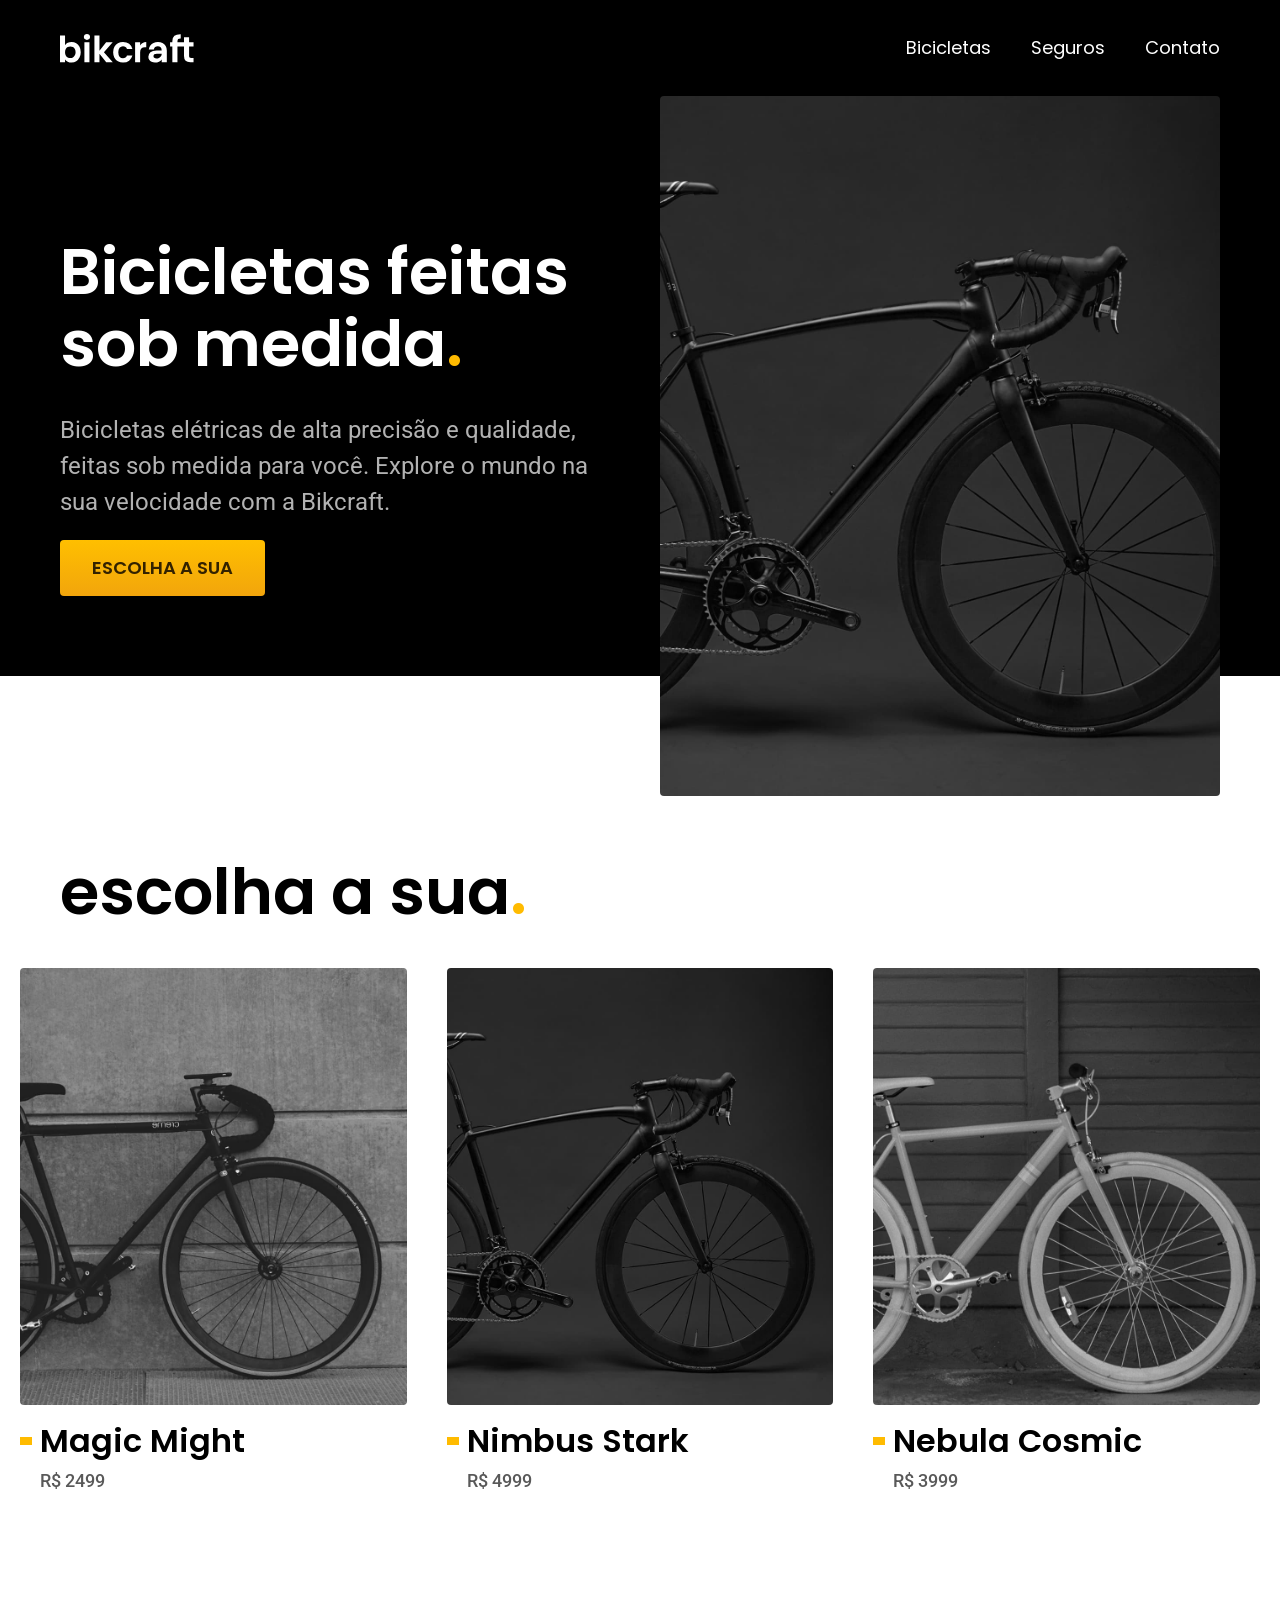
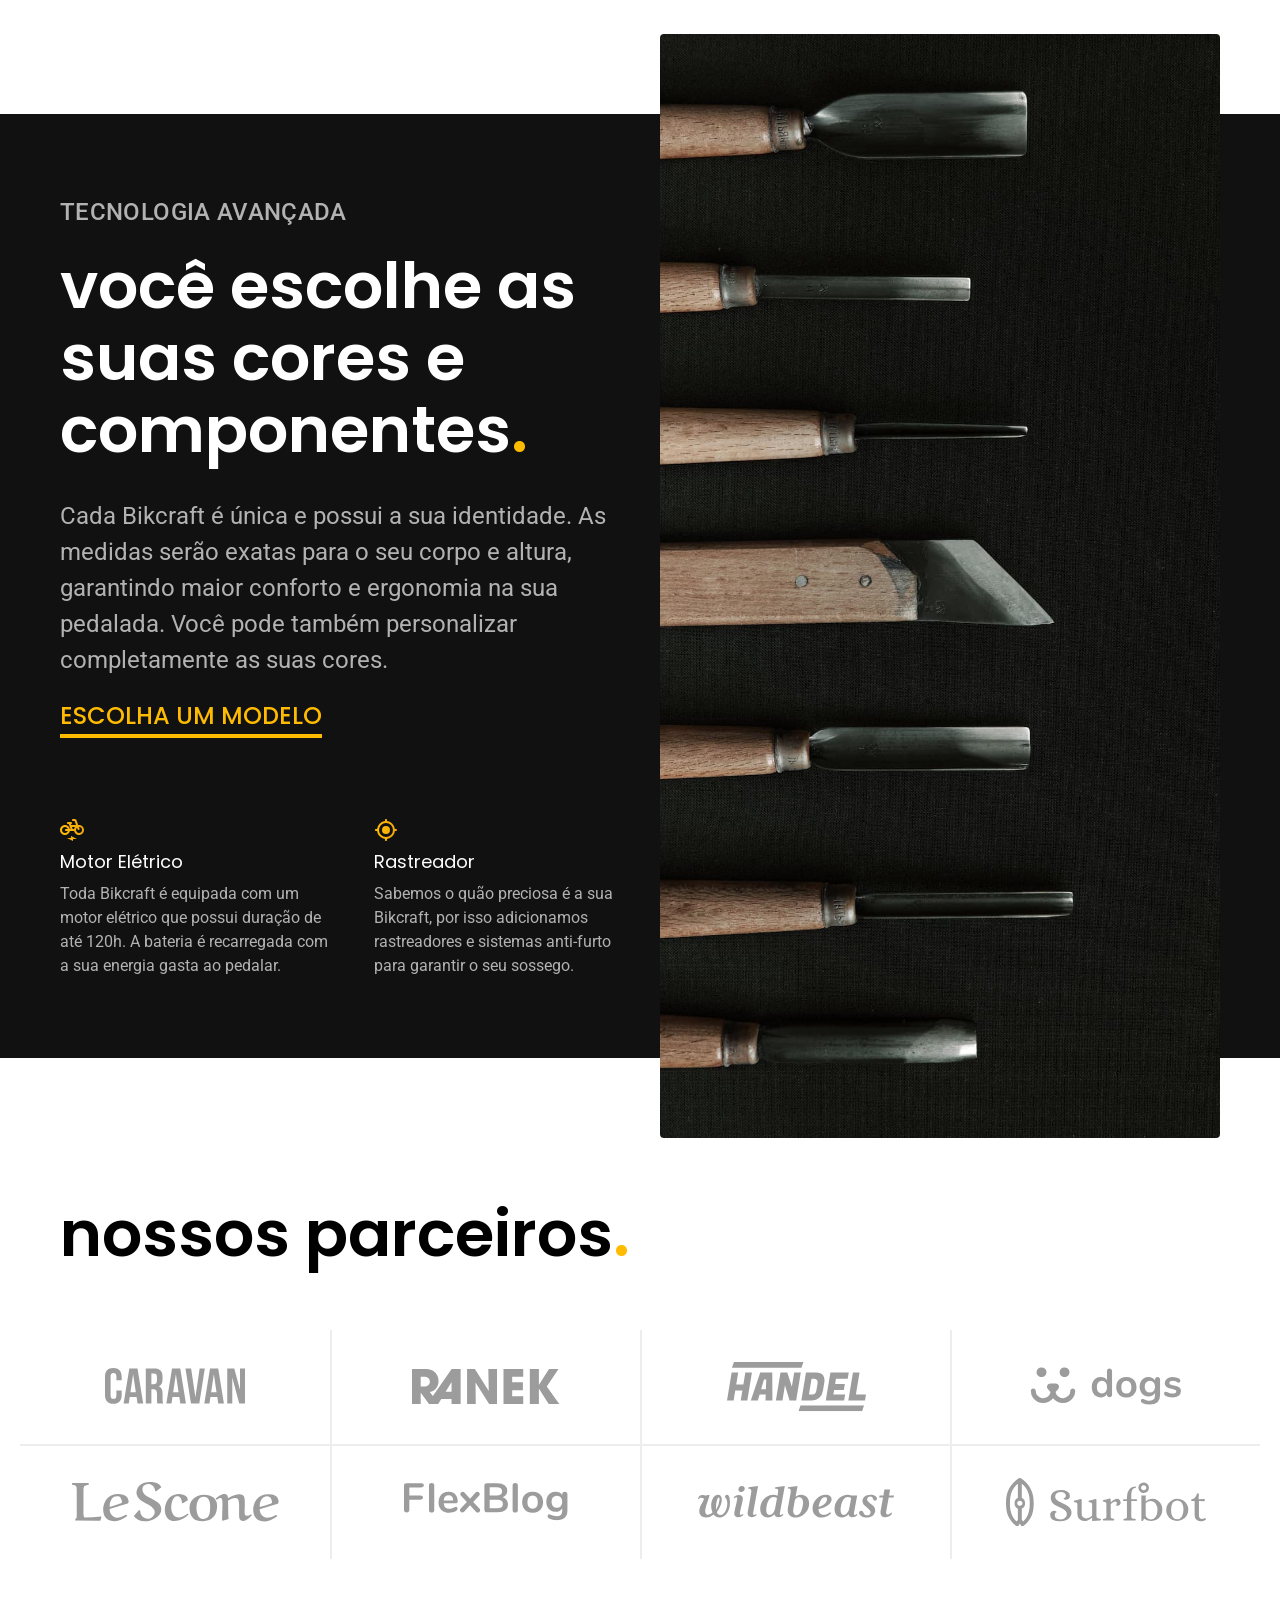
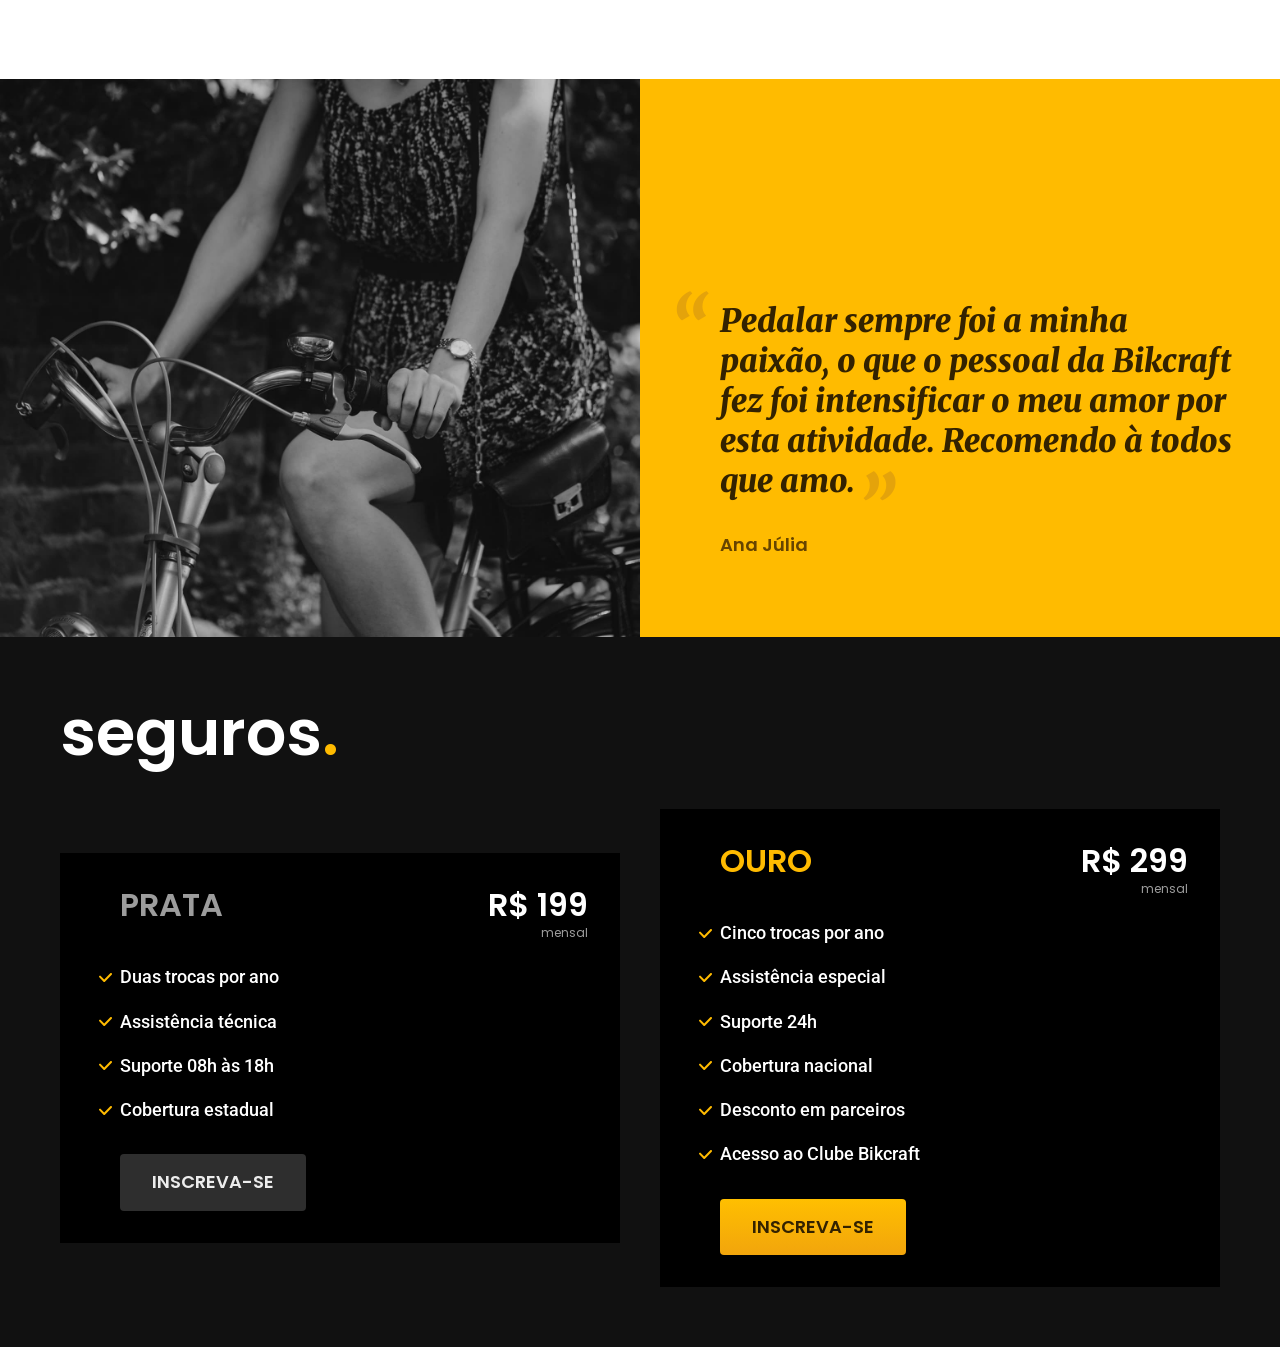
==== index.html @ 0558773e "feat(insurance): add insurance plan" ====
<!DOCTYPE html>
<html lang="pt-br">

<head>
    <meta charset="UTF-8">
    <meta name="viewport" content="width=device-width, initial-scale=1.0">
    <meta name="description" content="Bicicletas elétricas de alta precisão e qualidade,  feitas sob medida para o cliente. Explore o mundo na sua velocidade com a Bikcraft.">
    <title>Bikcraft - Bicicletas Elétricas</title>
    <link rel="stylesheet" href="./css/style.css">
    <link rel="preconnect" href="https://fonts.googleapis.com">
    <link rel="preconnect" href="https://fonts.gstatic.com" crossorigin>
    <link href="https://fonts.googleapis.com/css2?family=Merriweather:ital,wght@1,900&family=Poppins:wght@400;600&family=Roboto:wght@400;500&display=swap" rel="stylesheet">
</head>

<body>
    <header class="header-bg">
        <div class="header container">
            <a href="./">
                <img src="./img/bikcraft.svg" alt="Bikcraft">
            </a>
            <nav aria-label="primaria">
                <ul class="header-menu cor-0 font-1-m">
                    <li><a href="./bicicletas.html">Bicicletas</a></li>
                    <li><a href="./seguros.html">Seguros</a></li>
                    <li><a href="./contato.html">Contato</a></li>
                </ul>
            </nav>
        </div>
    </header>
    <main class="introducao-bg">
        <div class="introducao container">
            <div class="introducao-conteudo">
                <h1 class="font-1-xxl cor-0">Bicicletas feitas sob medida<span class="cor-p1">.</span></h1>
                <p class="font-2-l cor-5">Bicicletas elétricas de alta precisão e qualidade, feitas sob medida para você. Explore o mundo na sua velocidade com a Bikcraft.</p>
                <a class="botao" href="./bicicletas.html">Escolha a sua</a>
            </div>
            <div>
                <img src="./img/fotos/introducao.jpg" alt="Bicicleta elétrica preta.">
            </div>
        </div>
    </main>
    <article class="bicicletas-lista">
        <h2 class="container font-1-xxl">escolha a sua<span class="cor-p1">.</span></h2>
        <ul>
            <li>
                <a href="./bicicletas/magic.html">
                    <img src="./img/bicicletas/magic-home.jpg" alt="Bicicleta preta">
                    <h3 class="font-1-xl">Magic Might</h3>
                    <span class="font-2-m cor-8">R$ 2499</span>
                </a>
            </li>
            <li>
                <a href="./bicicletas/magic.html">
                    <img src="./img/bicicletas/nimbus-home.jpg" alt="Bicicleta preta">
                    <h3 class="font-1-xl">Nimbus Stark</h3>
                    <span class="font-2-m cor-8">R$ 4999</span>
                </a>
            </li>
            <li>
                <a href="./bicicletas/magic.html">
                    <img src="./img/bicicletas/nebula-home.jpg" alt="Bicicleta preta">
                    <h3 class="font-1-xl">Nebula Cosmic</h3>
                    <span class="font-2-m cor-8">R$ 3999</span>
                </a>
            </li>
        </ul>
    </article>
    <article class="tecnologia-bg">
        <div class="tecnologia container">
            <div class="tecnologia-conteudo">
                <span class="font-2-l-b cor-5">Tecnologia Avançada</span>
                <h2 class="font-1-xxl cor-0">você escolhe as suas cores e componentes<span class="cor-p1">.</span></h2>
                <p class="font-2-l cor-5">Cada Bikcraft é única e possui a sua identidade. As medidas serão exatas para o seu corpo e altura, garantindo maior conforto e ergonomia na sua pedalada. Você pode também personalizar completamente as suas cores.</p>
                <a class="link" href="./bicicletas.html">Escolha um modelo</a>
                <div class="tecnologia-vantagens">
                    <div>
                        <img src="./img/icones/eletrica.svg" alt="">
                        <h3 class="font-1-m cor-0">Motor Elétrico</h3>
                        <p class="font-2-s cor-5">Toda Bikcraft é equipada com um motor elétrico que possui duração de até 120h. A bateria é recarregada com a sua energia gasta ao pedalar.</p>
                    </div>
                    <div>
                        <img src="./img/icones/rastreador.svg" alt="">
                        <h3 class="font-1-m cor-0">Rastreador</h3>
                        <p class="font-2-s cor-5">Sabemos o quão preciosa é a sua Bikcraft, por isso adicionamos rastreadores e sistemas anti-furto para garantir o seu sossego.</p>
                    </div>
                </div>
            </div>
            <div class="tecnologia-imagem">
                <img src="./img/fotos/tecnologia.jpg" alt="">
            </div>
        </div>
    </article>
    <section class="parceiros" aria-label="Nossos parceiros">
        <h2 class="container font-1-xxl">nossos parceiros<span class="cor-p1">.</span></h2>
        <ul>
            <li><img src="./img/parceiros/caravan.svg" alt="caravan"></li>
            <li><img src="./img/parceiros/ranek.svg" alt="ranek"></li>
            <li><img src="./img/parceiros/handel.svg" alt="handel"></li>
            <li><img src="./img/parceiros/dogs.svg" alt="dogs"></li>
            <li><img src="./img/parceiros/lescone.svg" alt="lescone"></li>
            <li><img src="./img/parceiros/flexblog.svg" alt="flexblog"></li>
            <li><img src="./img/parceiros/wildbeast.svg" alt="wildbeast"></li>
            <li><img src="./img/parceiros/surfbot.svg" alt="surfbot"></li>
        </ul>
    </section>
    <section class="depoimento" aria-label="Depoimento">
        <div>
            <img src="./img/fotos/depoimento.jpg" alt="Pessoa pedalando uma bicicleta Bikcraft">
        </div>
        <div class="depoimento-conteudo">
            <blockquote class="font-1-xl cor-p5">
                <p>Pedalar sempre foi a minha paixão, o que o pessoal da Bikcraft fez foi intensificar o meu amor por esta atividade. Recomendo à todos que amo.</p>
            </blockquote>
            <span class="font-1-m-b cor-p4">Ana Júlia</span>
        </div>
    </section>
    <article class="seguros-bg">
        <div class="seguros container">
            <h2 class="font-1-xxl cor-0">seguros<span class="cor-p1">.</span></h2>
            <div class="seguros-item">
                <h3 class="font-1-xl cor-6">PRATA</h3>
                <span class="font-1-xl cor-0">R$ 199 <span class="font-1-xs cor-6">mensal</span></span>
                <ul class="font-2-m cor-0">
                    <li>Duas trocas por ano</li>
                    <li>Assistência técnica</li>
                    <li>Suporte 08h às 18h</li>
                    <li>Cobertura estadual</li>
                </ul>
                <a class="botao secundario" href="./orcamento.html">Inscreva-se</a>
            </div>
            <div class="seguros-item">
                <h3 class="font-1-xl cor-p1">OURO</h3>
                <span class="font-1-xl cor-0">R$ 299 <span class="font-1-xs cor-6">mensal</span></span>
                <ul class="font-2-m cor-0">
                    <li>Cinco trocas por ano</li>
                    <li>Assistência especial</li>
                    <li>Suporte 24h</li>
                    <li>Cobertura nacional</li>
                    <li>Desconto em parceiros</li>
                    <li>Acesso ao Clube Bikcraft</li>
                </ul>
                <a class="botao" href="./orcamento.html">Inscreva-se</a>
            </div>
        </div>
    </article>
</body>

</html>
---- css/style.css ----
@import url(./global/global.css);
@import url(./global/header.css);

/* utilidades */
@import url(./utilidades/tipografia.css);
@import url(./utilidades/cores.css);
@import url(./utilidades/componentes.css);

/* home */
@import url(./home/introducao.css);
@import url(./home/tecnologia.css);
@import url(./home/parceiros.css);
@import url(./home/depoimento.css);

/* bicicletas */
@import url(./bicicletas/bicicletas-lista.css);

/* seguros */
@import url(./seguros/seguros.css);
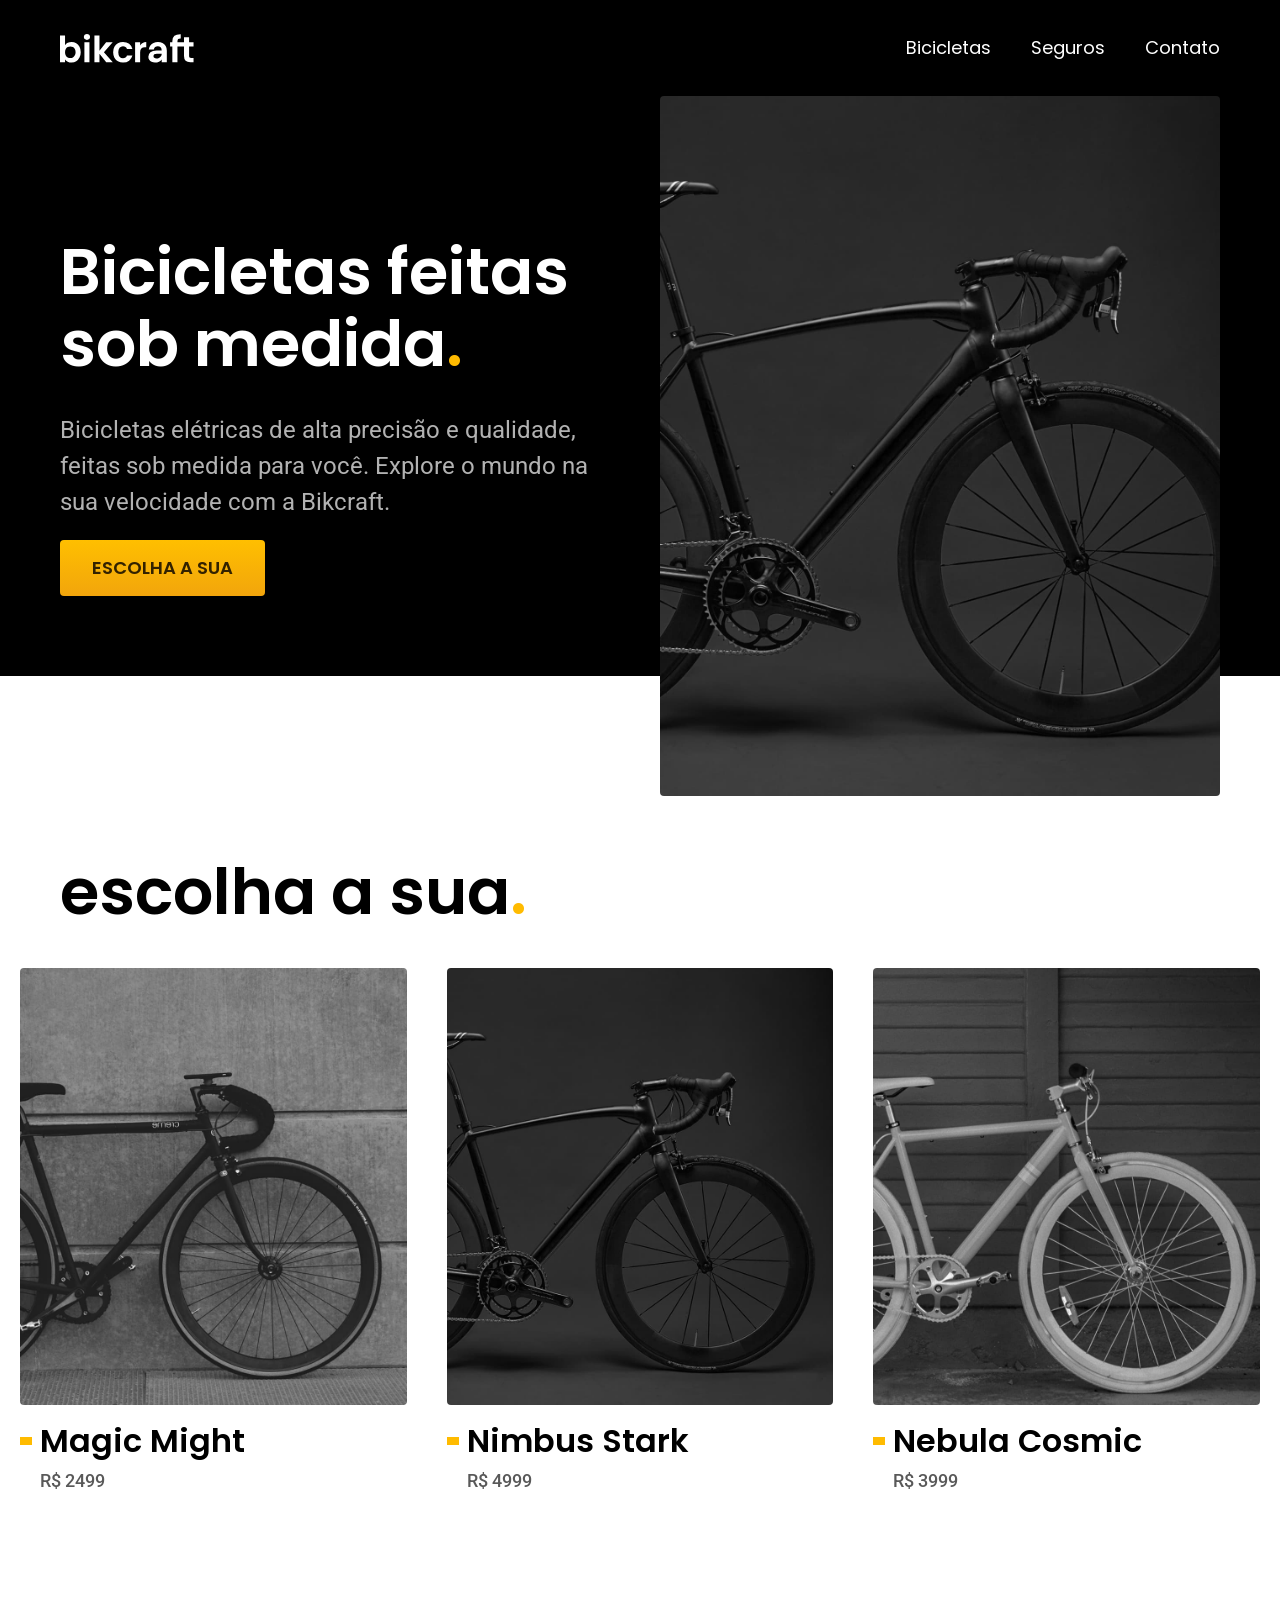
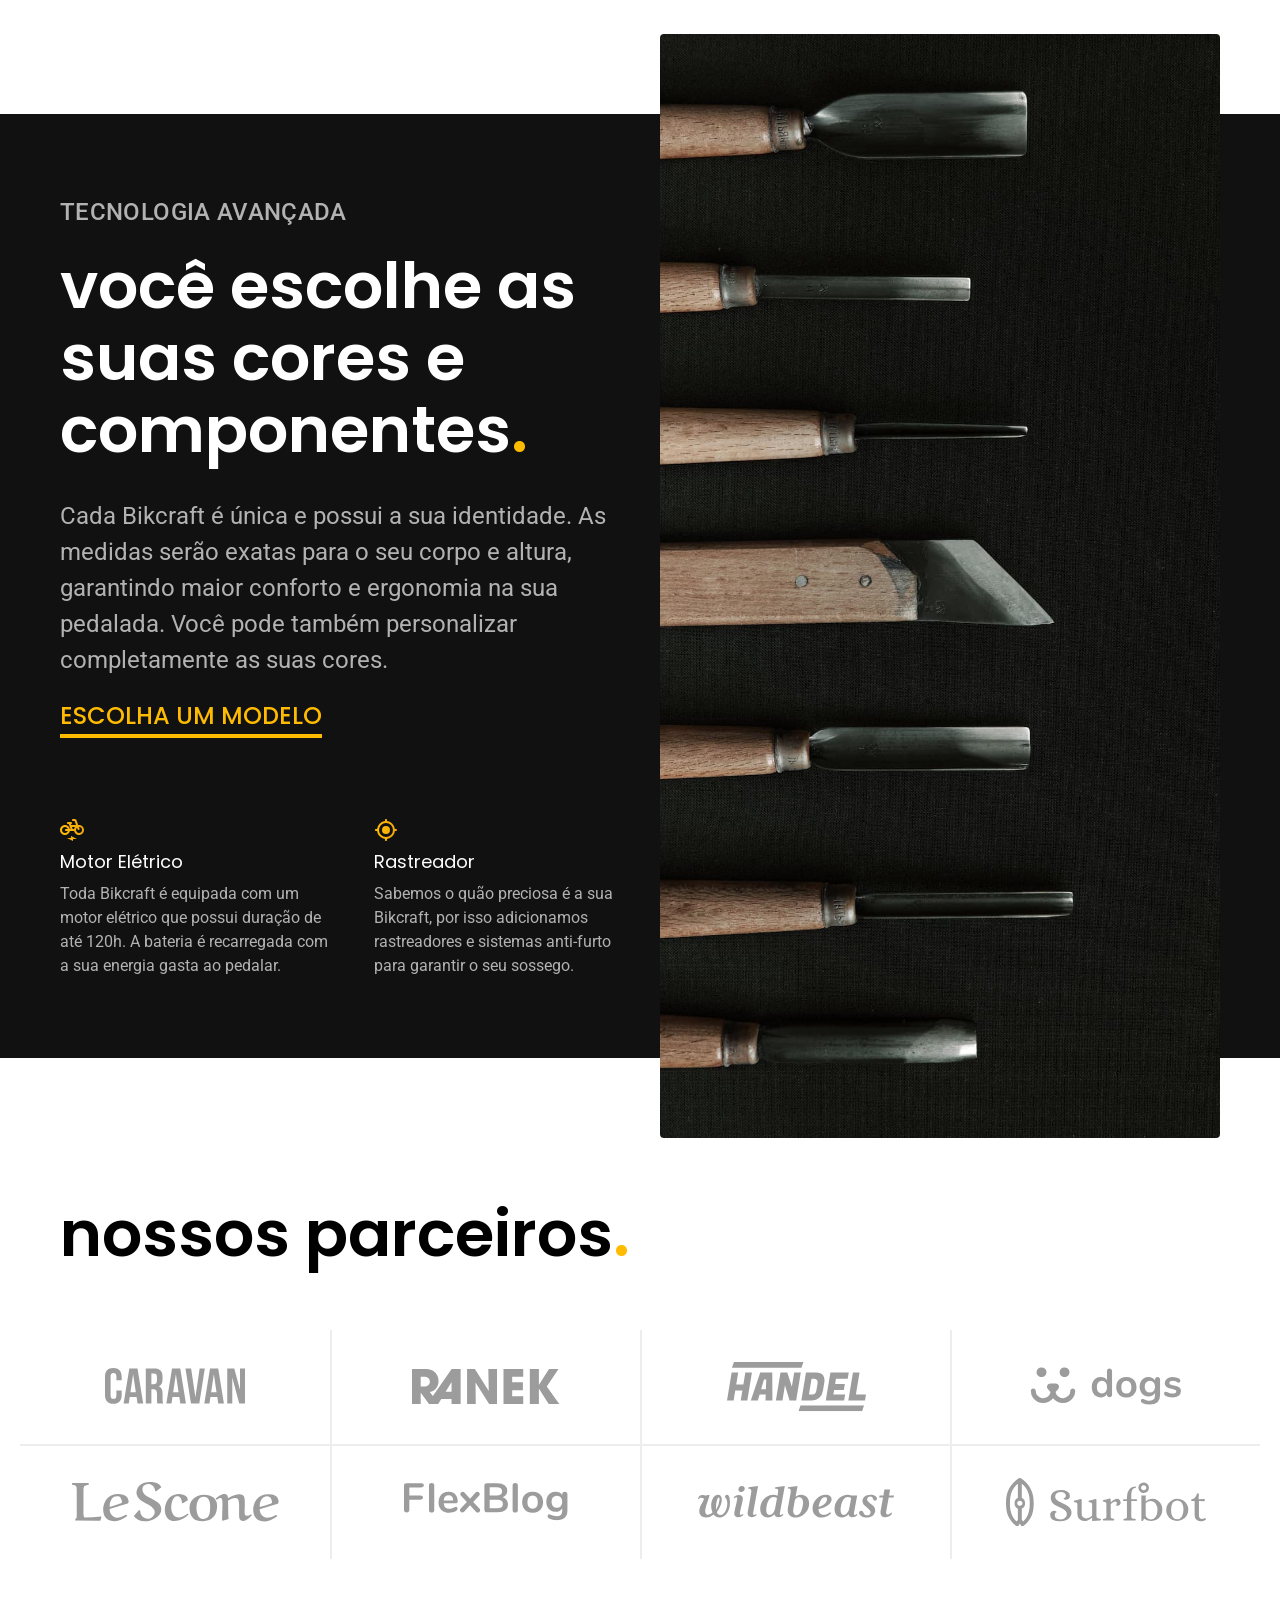
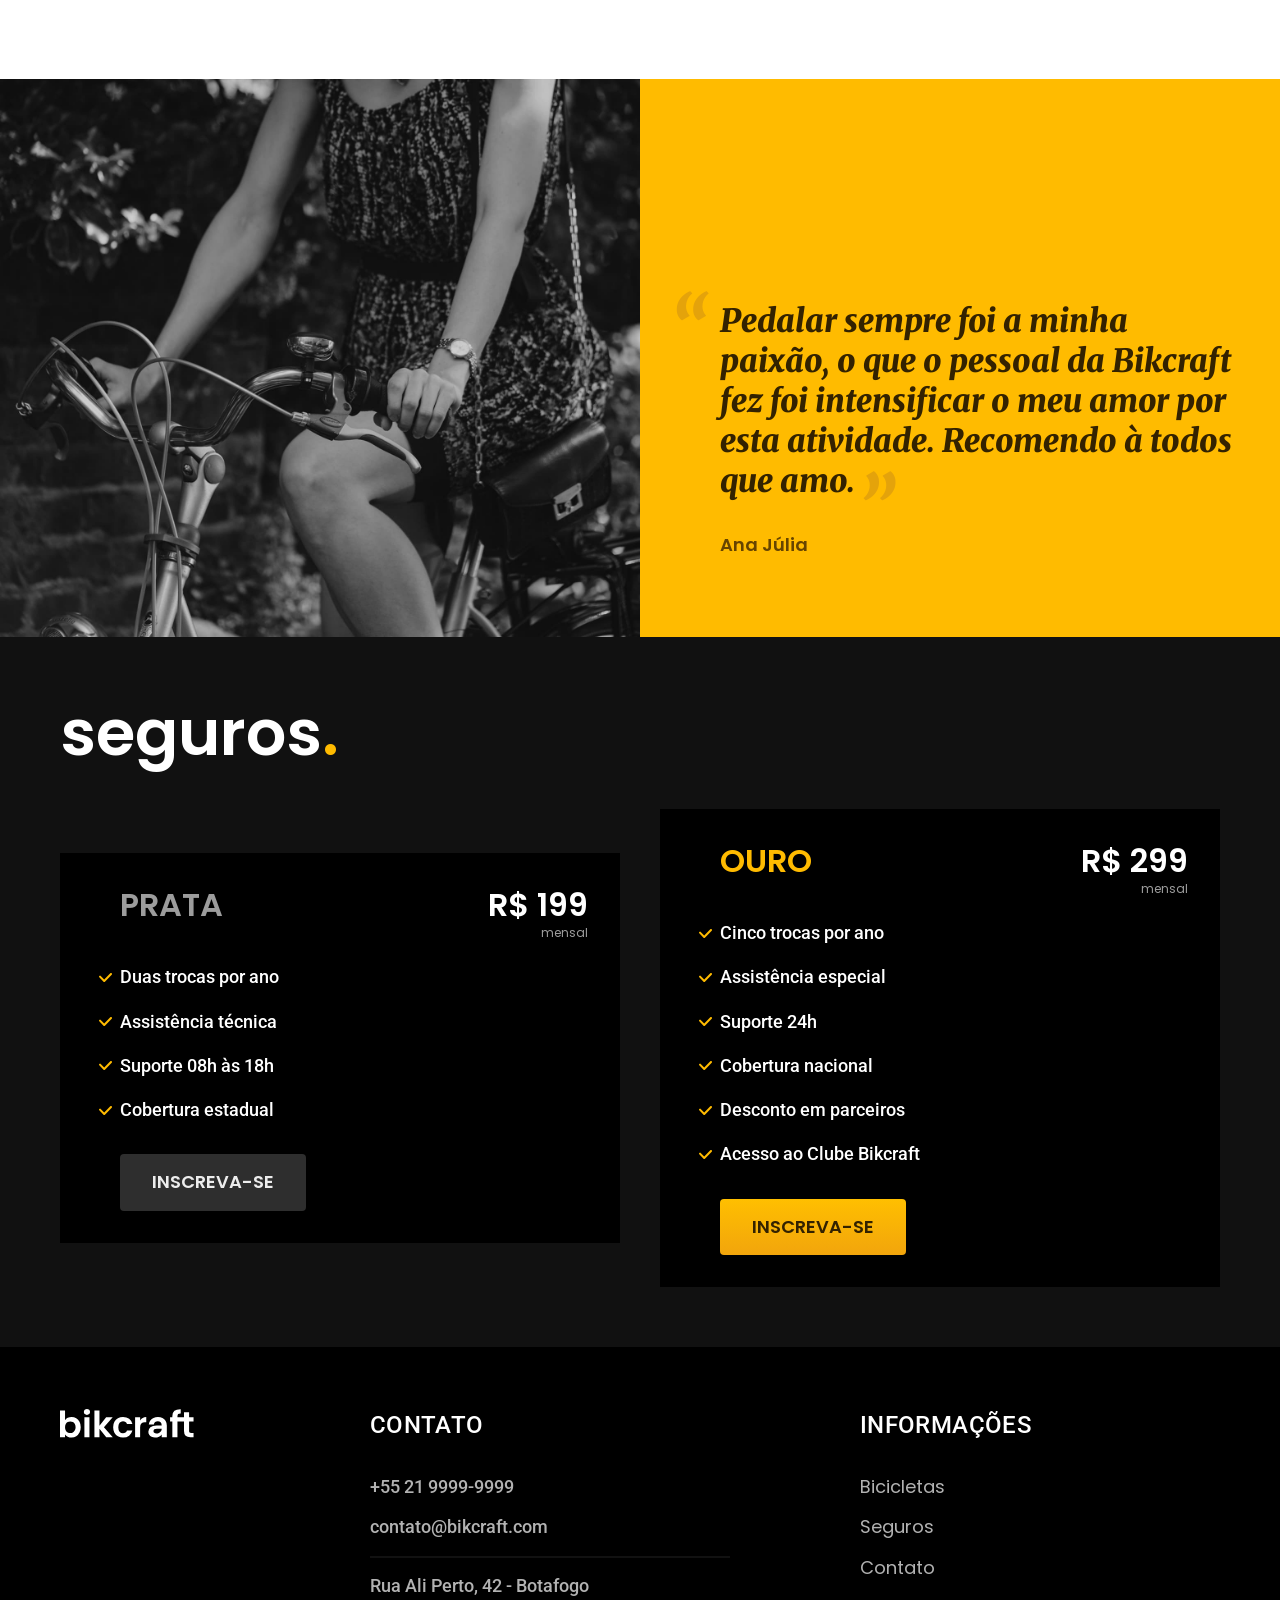
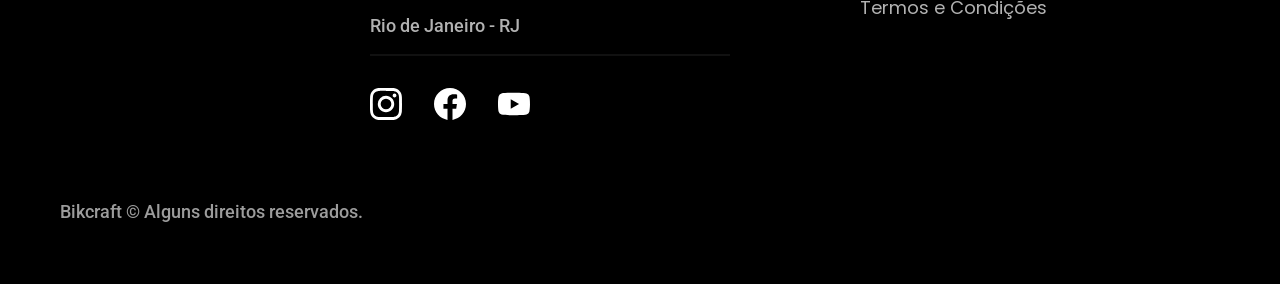
==== commit 98caa982: "feat(footer): adds a footer to the main home page" ====
--- a/index.html
+++ b/index.html
@@ -143,6 +143,37 @@
             </div>
         </div>
     </article>
+    <footer class="footer-bg">
+        <div class="footer container">
+            <img src="./img/bikcraft.svg" alt="Bikcraft">
+            <div class="footer-contato">
+                <h3 class="font-2-l-b cor-0">Contato</h3>
+                <ul class="font-2-m cor-5">
+                    <li><a href="tel:+552199999999">+55 21 9999-9999</a></li>
+                    <li><a href="mailto:contato@bikcraft.com">contato@bikcraft.com</a></li>
+                    <li>Rua Ali Perto, 42 - Botafogo</li>
+                    <li>Rio de Janeiro - RJ</li>
+                </ul>
+                <div class="footer-redes">
+                    <a href="./"><img src="./img/redes/instagram.svg" alt="Instagram"></a>
+                    <a href="./"><img src="./img/redes/facebook.svg" alt="Facebook"></a>
+                    <a href="./"><img src="./img/redes/youtube.svg" alt="Youtube"></a>
+                </div>
+            </div>
+            <div class="footer-informacoes">
+                <h3 class="font-2-l-b cor-0">Informações</h3>
+                <nav>
+                    <ul class="font-1-m cor-5">
+                        <li><a href="./bicicletas.html">Bicicletas</a></li>
+                        <li><a href="./seguros.html">Seguros</a></li>
+                        <li><a href="./contato.html">Contato</a></li>
+                        <li><a href="./termos.html">Termos e Condições</a></li>
+                    </ul>
+                </nav>
+            </div>
+            <p class="footer-copy font-2-m cor-6">Bikcraft © Alguns direitos reservados.</p>
+        </div>
+    </footer>
 </body>
 
 </html>
--- a/css/style.css
+++ b/css/style.css
@@ -1,5 +1,6 @@
 @import url(./global/global.css);
 @import url(./global/header.css);
+@import url(./global/footer.css);
 
 /* utilidades */
 @import url(./utilidades/tipografia.css);
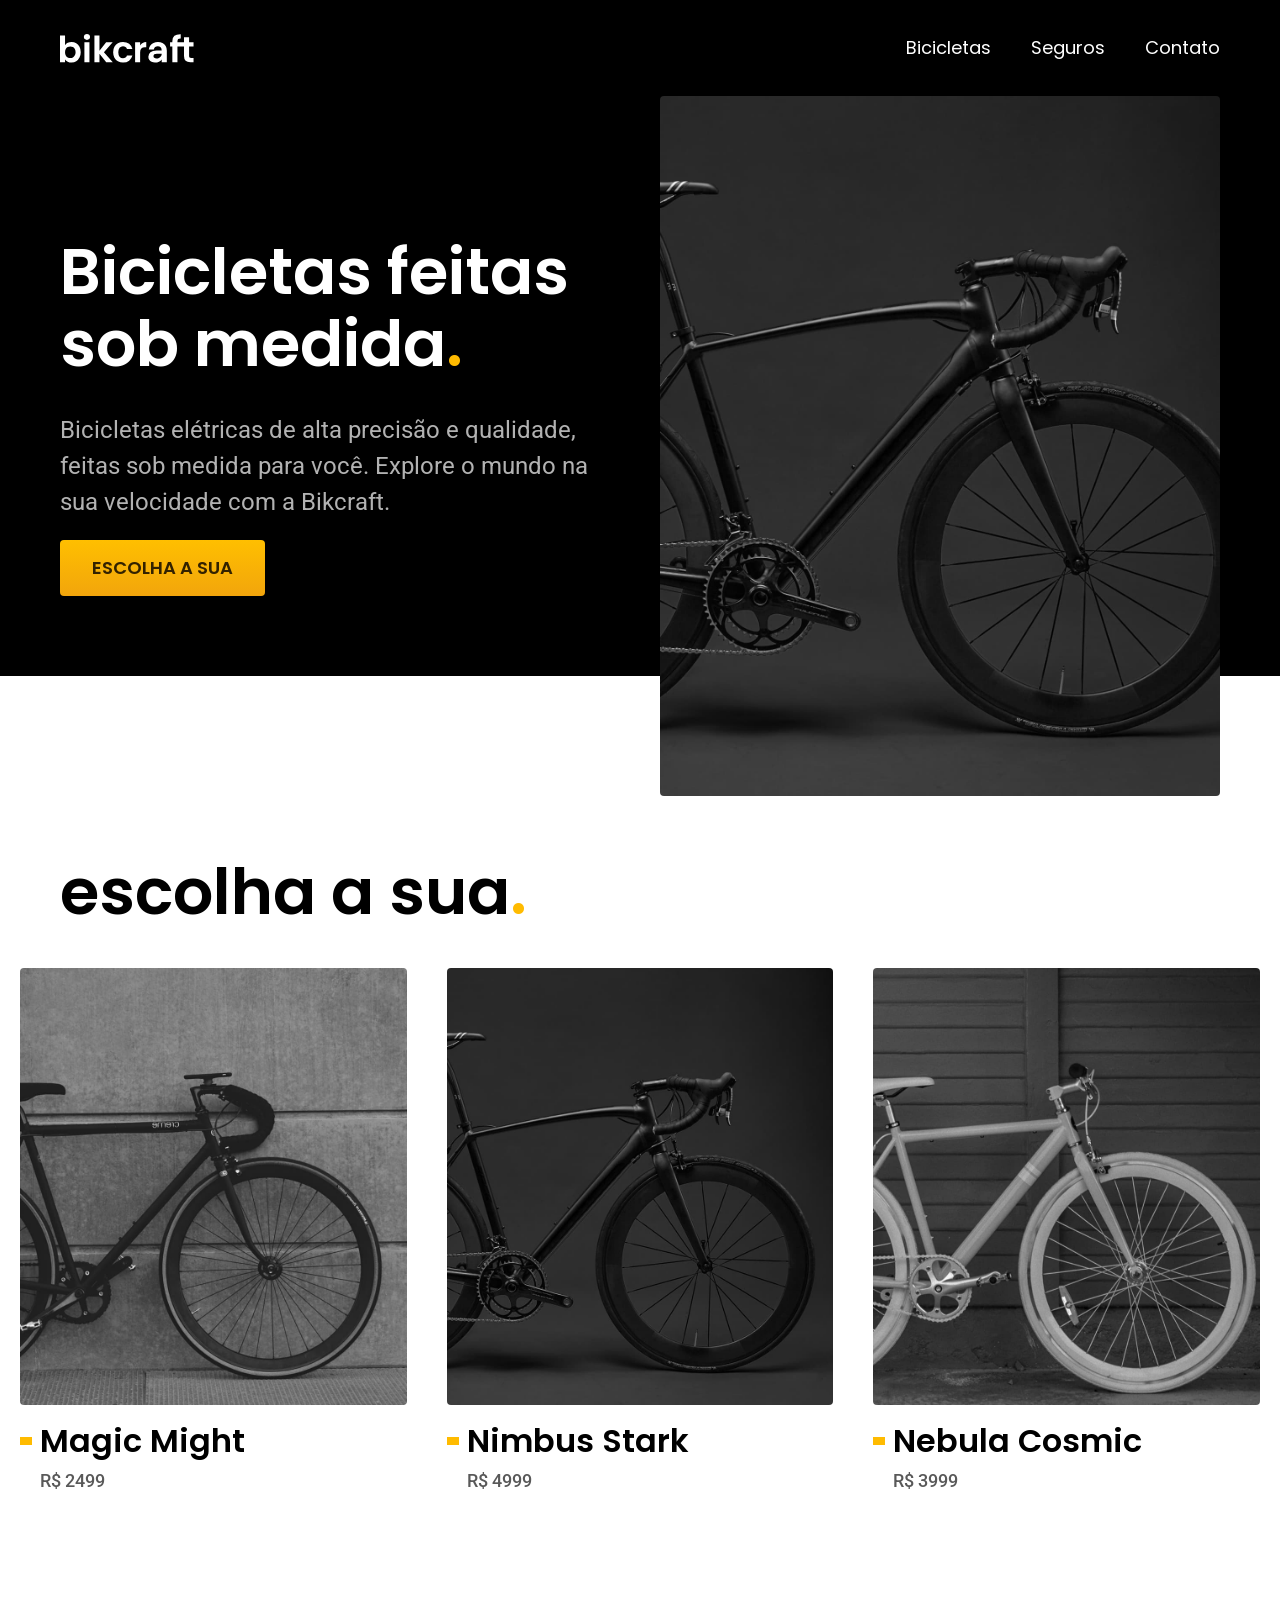
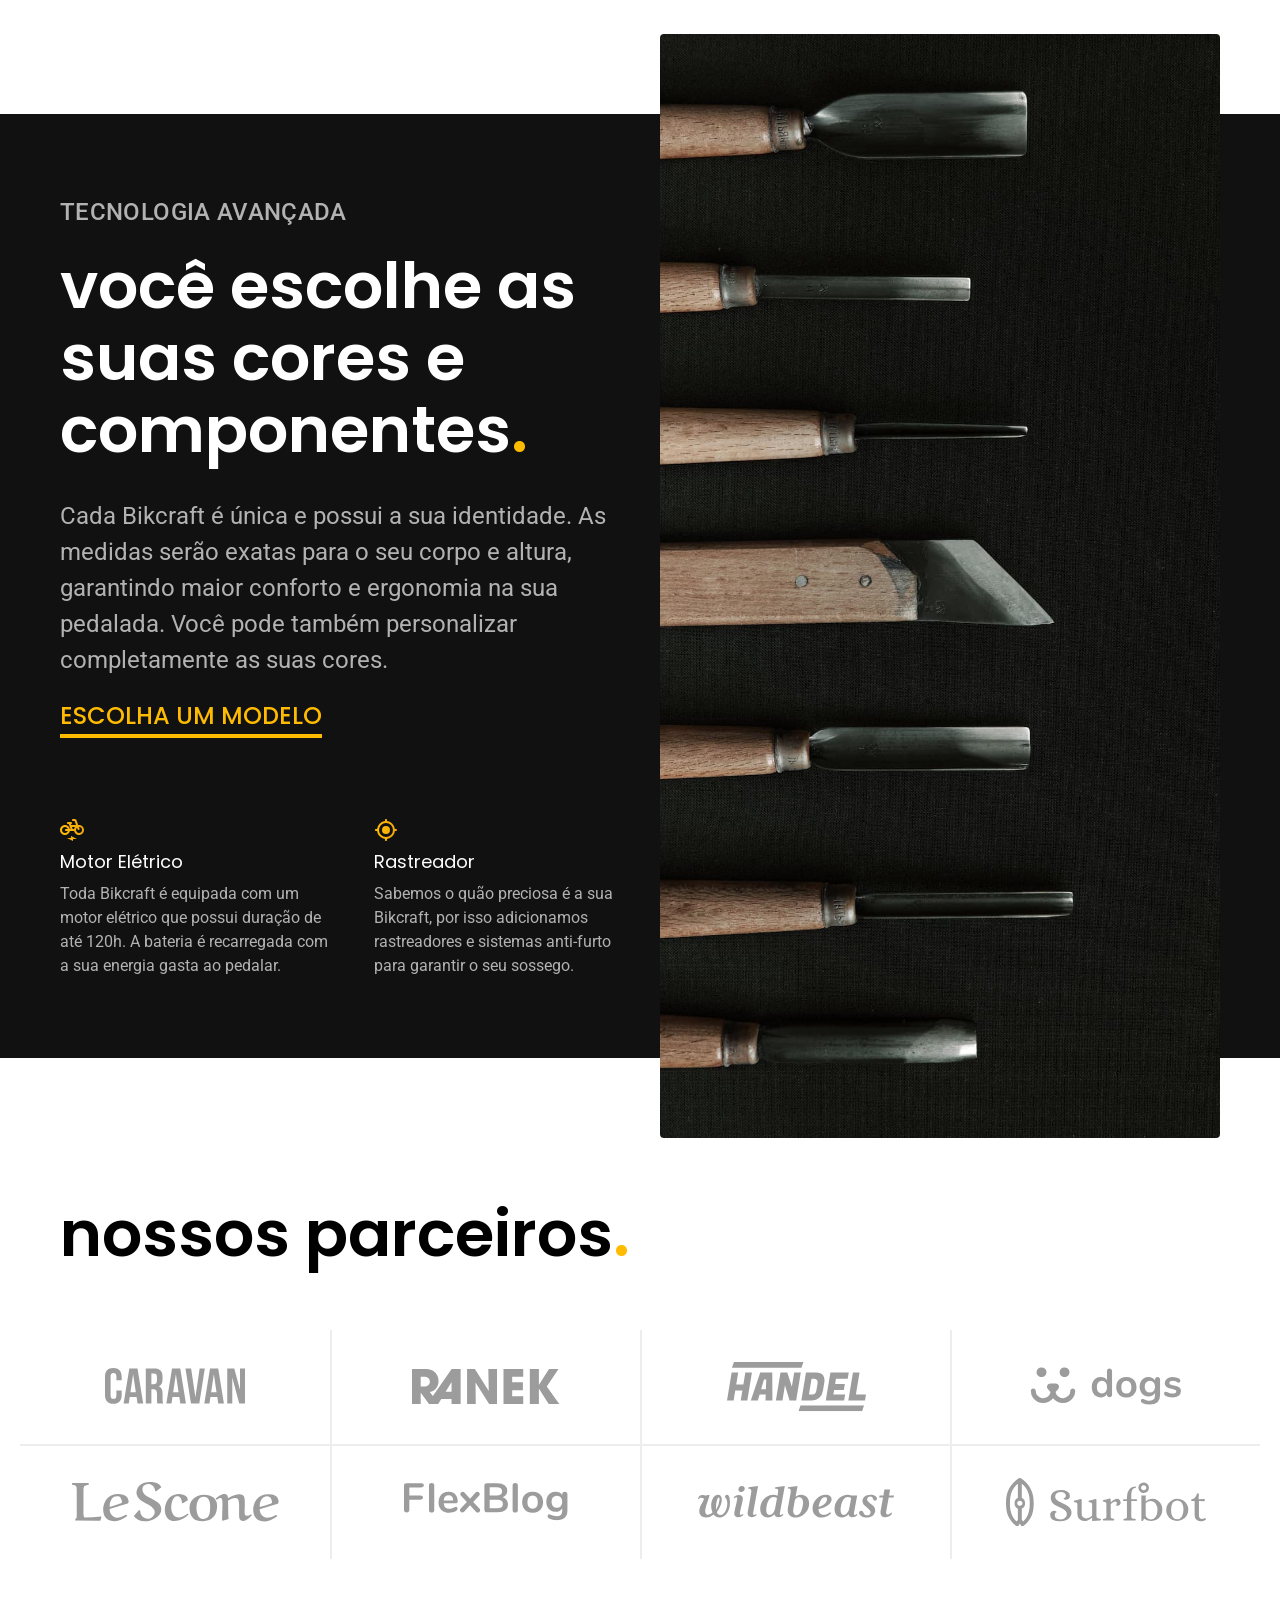
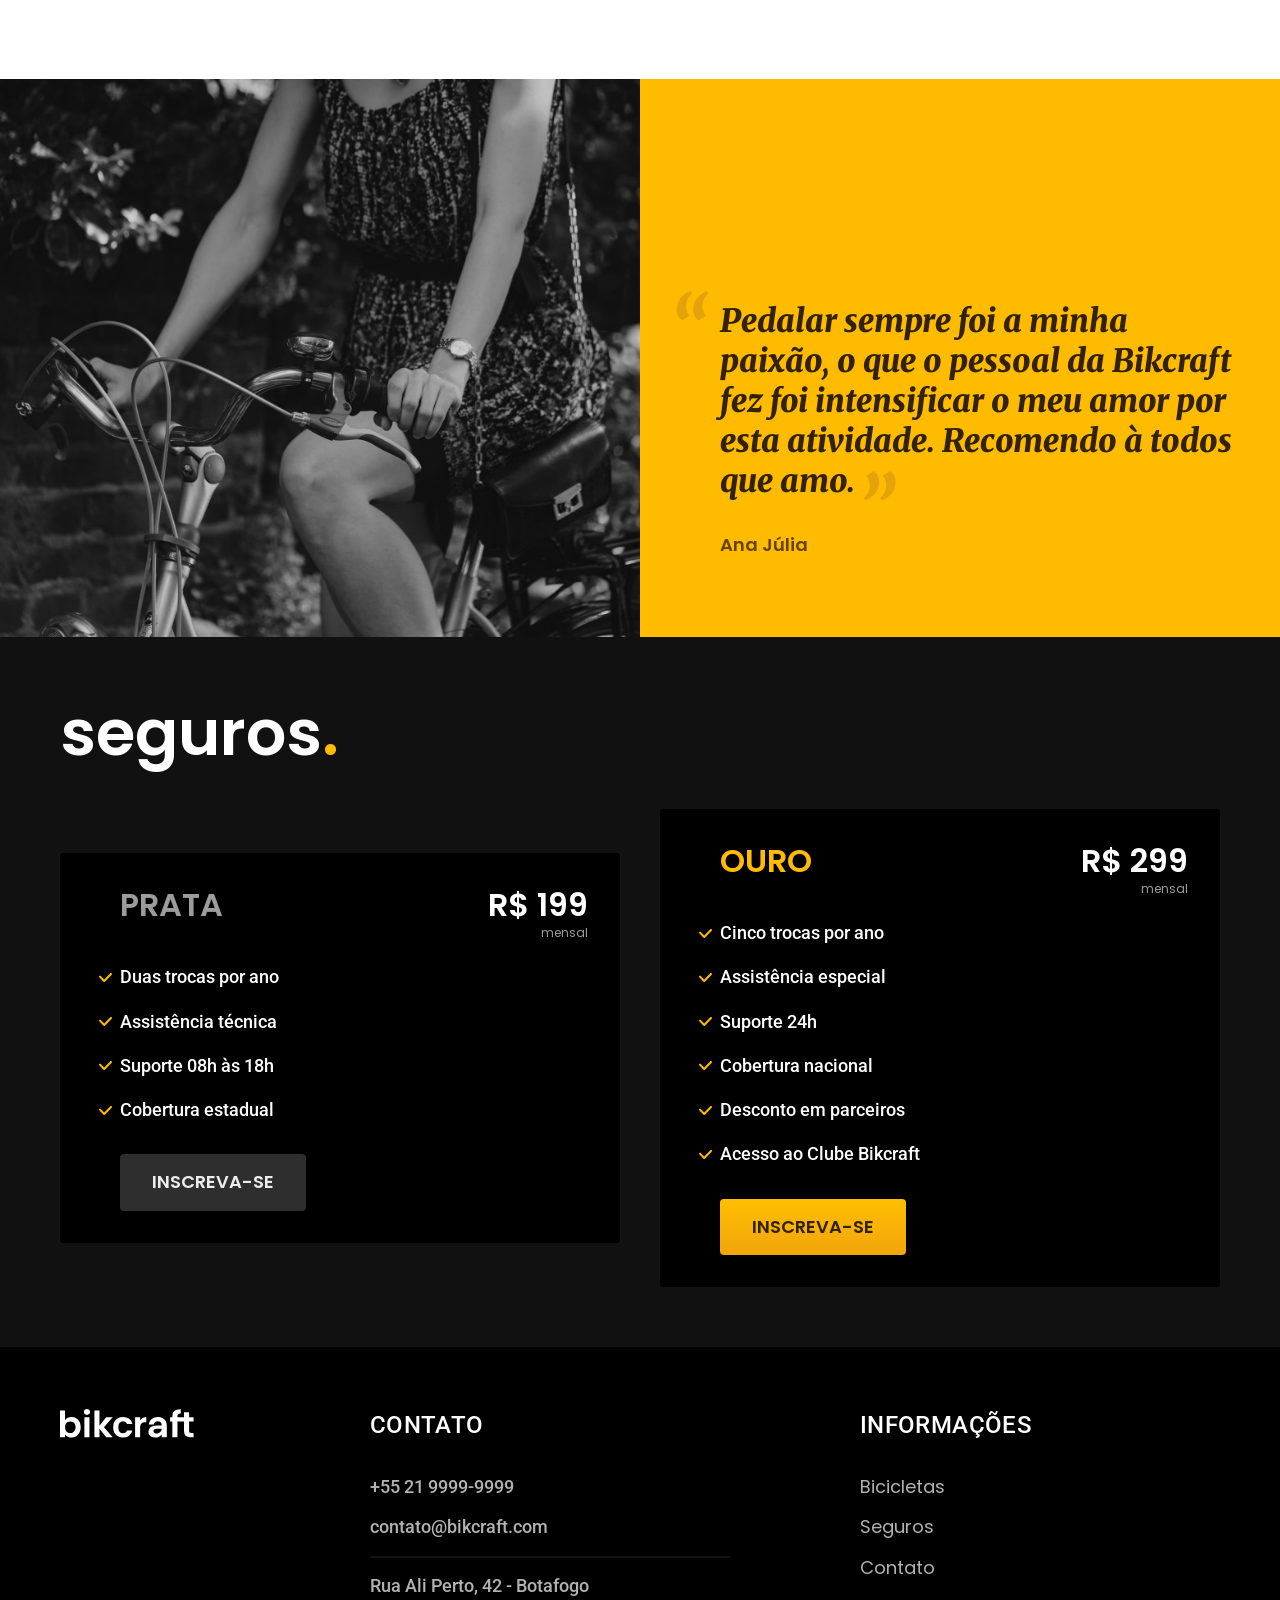
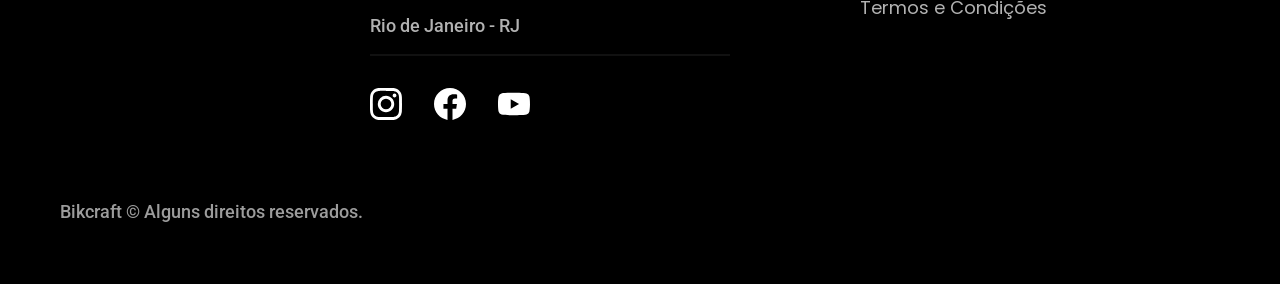
==== commit 64f2ca19: "feat(internal-bicycles): add internal pages for each bicycle" ====
--- a/index.html
+++ b/index.html
@@ -50,14 +50,14 @@
                 </a>
             </li>
             <li>
-                <a href="./bicicletas/magic.html">
+                <a href="./bicicletas/nimbus.html">
                     <img src="./img/bicicletas/nimbus-home.jpg" alt="Bicicleta preta">
                     <h3 class="font-1-xl">Nimbus Stark</h3>
                     <span class="font-2-m cor-8">R$ 4999</span>
                 </a>
             </li>
             <li>
-                <a href="./bicicletas/magic.html">
+                <a href="./bicicletas/nebula.html">
                     <img src="./img/bicicletas/nebula-home.jpg" alt="Bicicleta preta">
                     <h3 class="font-1-xl">Nebula Cosmic</h3>
                     <span class="font-2-m cor-8">R$ 3999</span>
--- a/css/style.css
+++ b/css/style.css
@@ -15,6 +15,16 @@
 
 /* bicicletas */
 @import url(./bicicletas/bicicletas-lista.css);
+@import url(./bicicletas/bicicletas.css);
+
+/* bicicleta */
+@import url(./bicicleta/bicicleta.css);
+@import url(./bicicleta/seguro.css);
 
 /* seguros */
-@import url(./seguros/seguros.css);+@import url(./seguros/seguros.css);
+@import url(./seguros/vantagens.css);
+@import url(./seguros/perguntas.css);
+
+/* termos */
+@import url(./termos/termos.css);
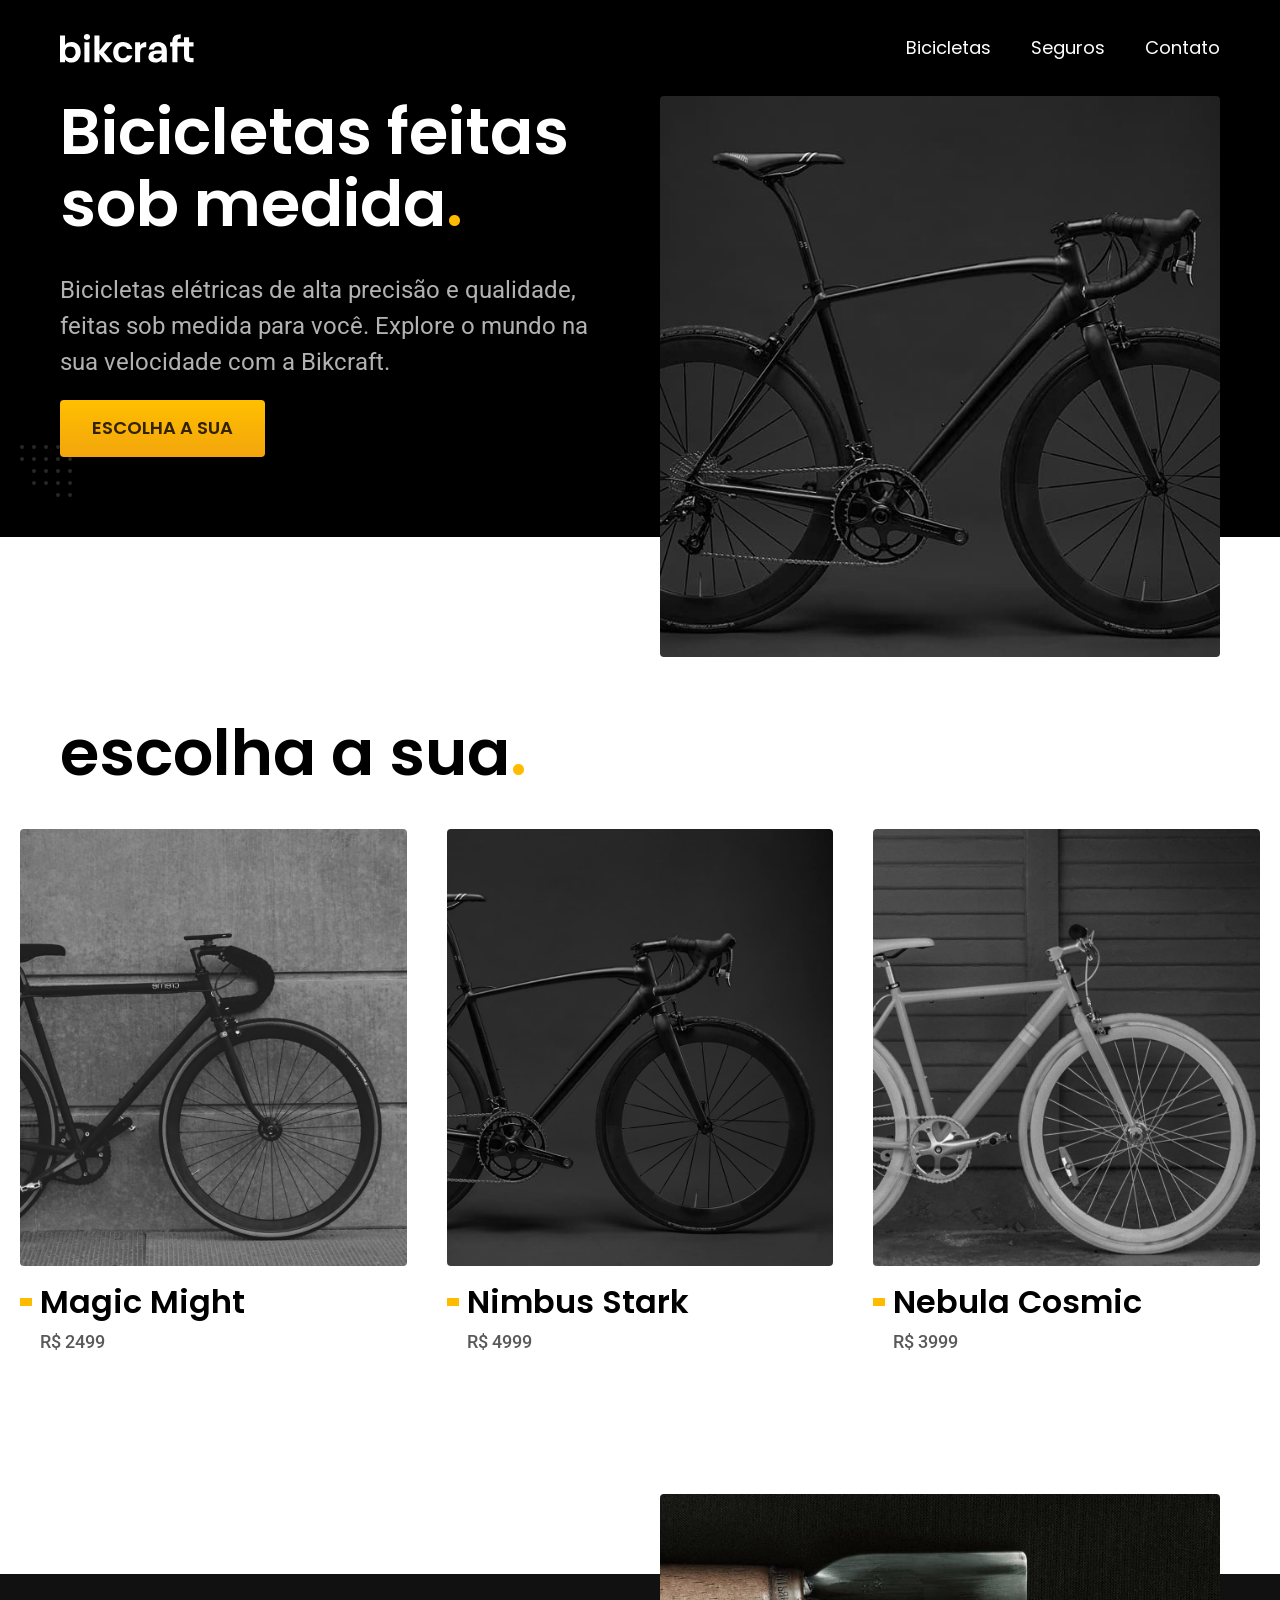
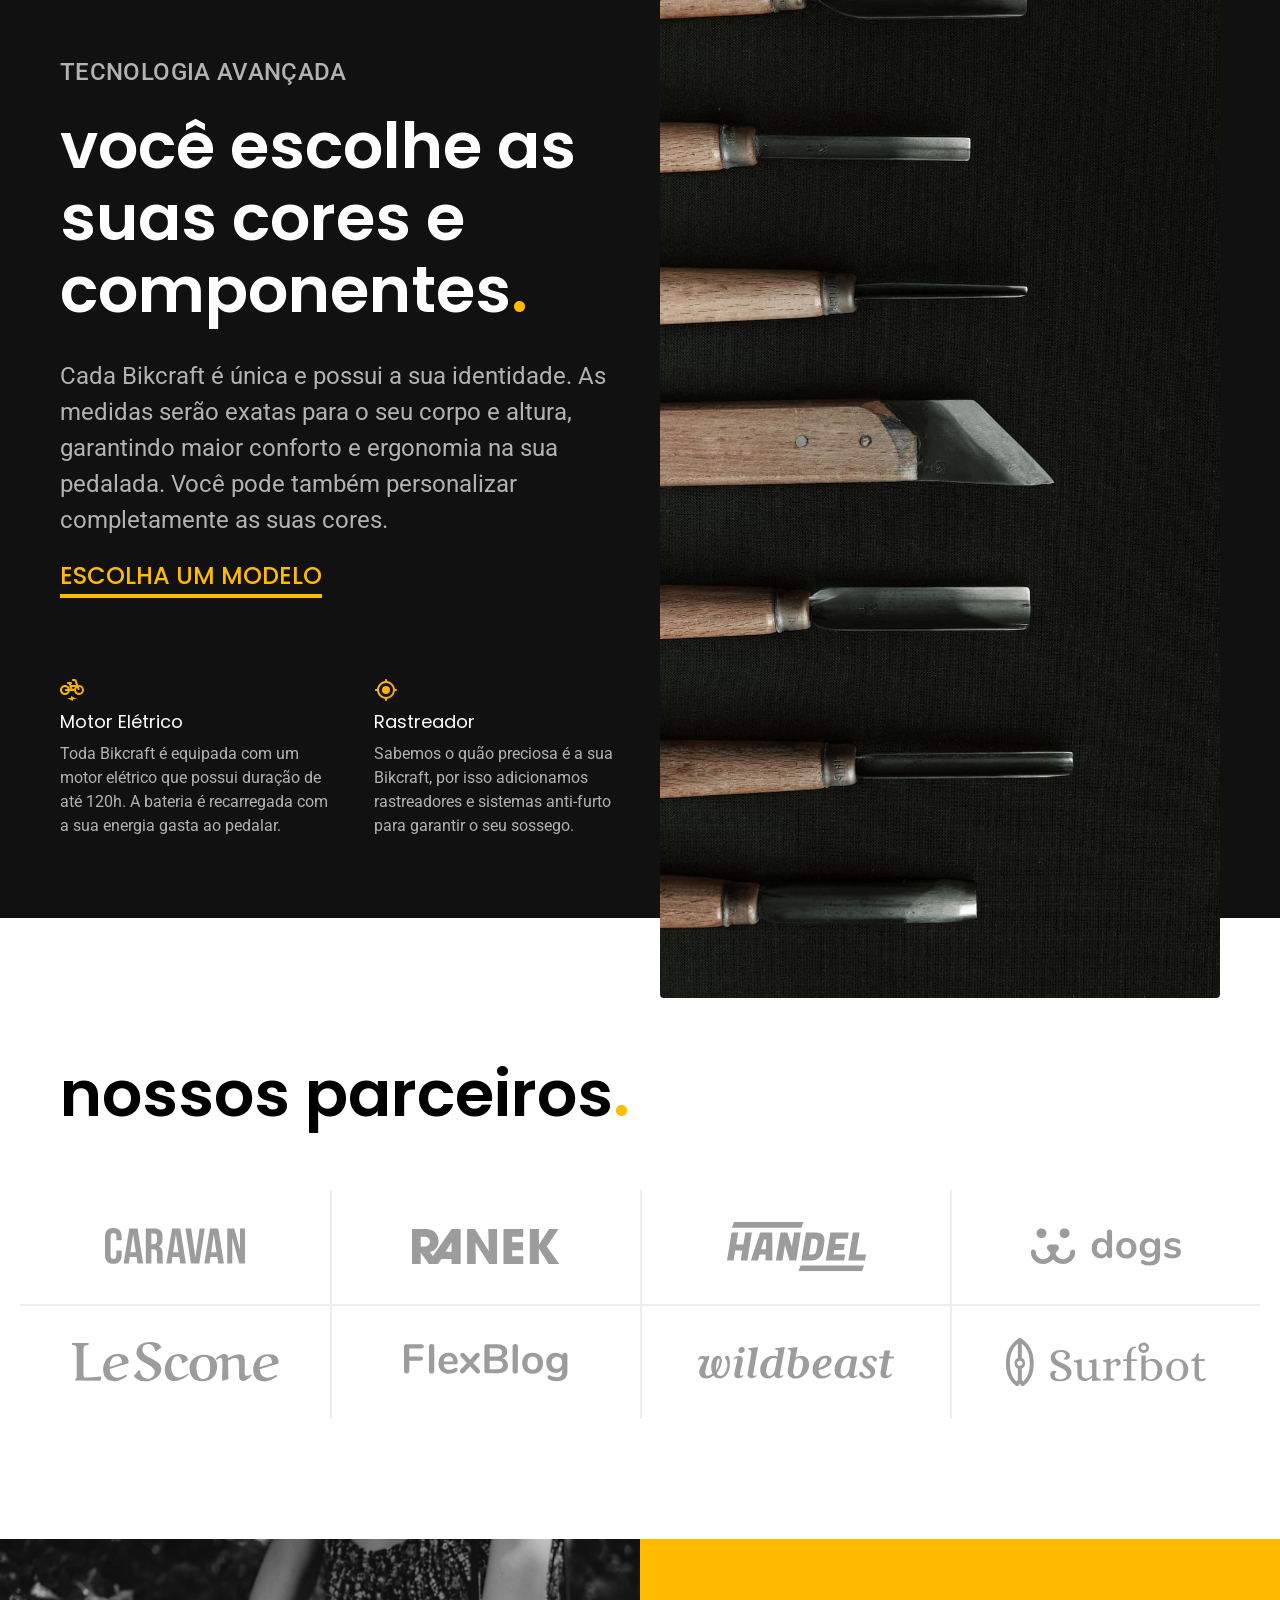
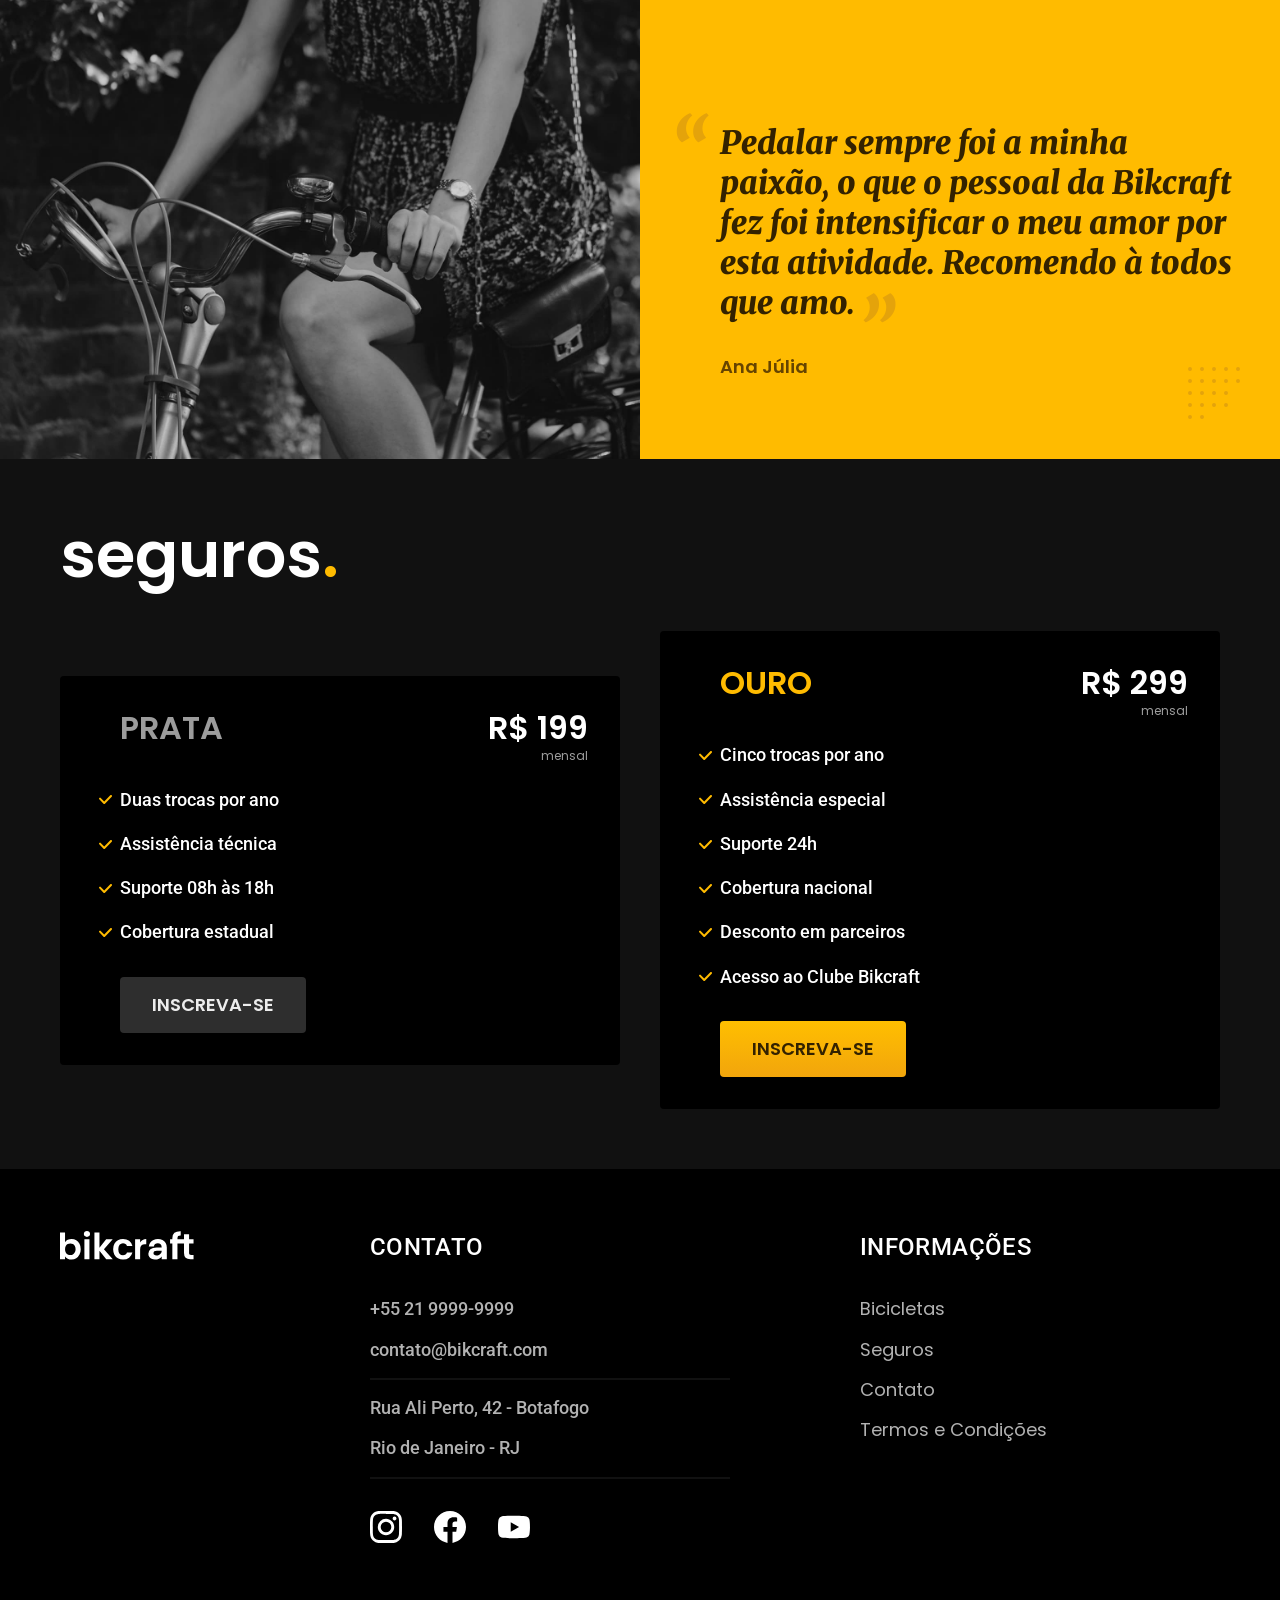
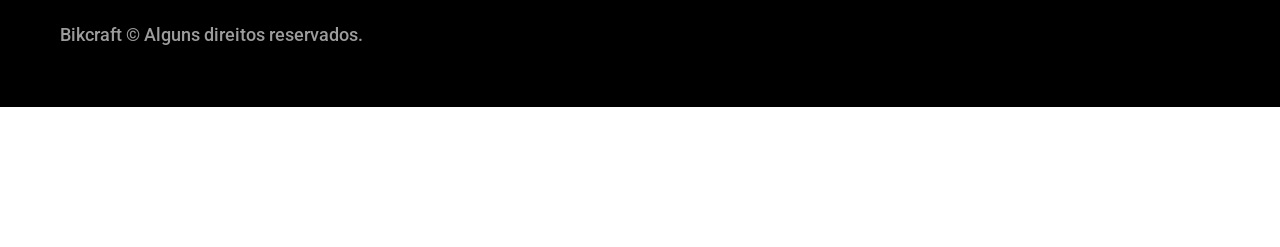
==== commit 43d0ae7d: "perf(optimization): optimizes image loading on the homepage and CSS on the pages" ====
--- a/index.html
+++ b/index.html
@@ -4,8 +4,9 @@
 <head>
     <meta charset="UTF-8">
     <meta name="viewport" content="width=device-width, initial-scale=1.0">
+    <title>Bikcraft - Bicicletas Elétricas</title>
     <meta name="description" content="Bicicletas elétricas de alta precisão e qualidade,  feitas sob medida para o cliente. Explore o mundo na sua velocidade com a Bikcraft.">
-    <title>Bikcraft - Bicicletas Elétricas</title>
+    <link rel="preload" href="./css/style.css" as="style">
     <link rel="stylesheet" href="./css/style.css">
     <link rel="preconnect" href="https://fonts.googleapis.com">
     <link rel="preconnect" href="https://fonts.gstatic.com" crossorigin>
@@ -16,7 +17,7 @@
     <header class="header-bg">
         <div class="header container">
             <a href="./">
-                <img src="./img/bikcraft.svg" alt="Bikcraft">
+                <img src="./img/bikcraft.svg" width="136" height="32" alt="Bikcraft">
             </a>
             <nav aria-label="primaria">
                 <ul class="header-menu cor-0 font-1-m">
@@ -34,9 +35,10 @@
                 <p class="font-2-l cor-5">Bicicletas elétricas de alta precisão e qualidade, feitas sob medida para você. Explore o mundo na sua velocidade com a Bikcraft.</p>
                 <a class="botao" href="./bicicletas.html">Escolha a sua</a>
             </div>
-            <div>
-                <img src="./img/fotos/introducao.jpg" alt="Bicicleta elétrica preta.">
-            </div>
+            <picture>
+                <source media="(max-width: 800px)" srcset="./img/bicicletas/nimbus.jpg">
+                <img src="./img/fotos/introducao.jpg" width="1280" height="1600" alt="Bicicleta elétrica preta.">
+            </picture>
         </div>
     </main>
     <article class="bicicletas-lista">
@@ -44,21 +46,21 @@
         <ul>
             <li>
                 <a href="./bicicletas/magic.html">
-                    <img src="./img/bicicletas/magic-home.jpg" alt="Bicicleta preta">
+                    <img src="./img/bicicletas/magic-home.jpg" width="920" height="1040" alt="Bicicleta preta">
                     <h3 class="font-1-xl">Magic Might</h3>
                     <span class="font-2-m cor-8">R$ 2499</span>
                 </a>
             </li>
             <li>
                 <a href="./bicicletas/nimbus.html">
-                    <img src="./img/bicicletas/nimbus-home.jpg" alt="Bicicleta preta">
+                    <img src="./img/bicicletas/nimbus-home.jpg" width="920" height="1040" alt="Bicicleta preta">
                     <h3 class="font-1-xl">Nimbus Stark</h3>
                     <span class="font-2-m cor-8">R$ 4999</span>
                 </a>
             </li>
             <li>
                 <a href="./bicicletas/nebula.html">
-                    <img src="./img/bicicletas/nebula-home.jpg" alt="Bicicleta preta">
+                    <img src="./img/bicicletas/nebula-home.jpg" width="920" height="1040" alt="Bicicleta preta">
                     <h3 class="font-1-xl">Nebula Cosmic</h3>
                     <span class="font-2-m cor-8">R$ 3999</span>
                 </a>
@@ -74,38 +76,38 @@
                 <a class="link" href="./bicicletas.html">Escolha um modelo</a>
                 <div class="tecnologia-vantagens">
                     <div>
-                        <img src="./img/icones/eletrica.svg" alt="">
+                        <img src="./img/icones/eletrica.svg" width="24" height="24" alt="">
                         <h3 class="font-1-m cor-0">Motor Elétrico</h3>
                         <p class="font-2-s cor-5">Toda Bikcraft é equipada com um motor elétrico que possui duração de até 120h. A bateria é recarregada com a sua energia gasta ao pedalar.</p>
                     </div>
                     <div>
-                        <img src="./img/icones/rastreador.svg" alt="">
+                        <img src="./img/icones/rastreador.svg" width="24" height="24" alt="">
                         <h3 class="font-1-m cor-0">Rastreador</h3>
                         <p class="font-2-s cor-5">Sabemos o quão preciosa é a sua Bikcraft, por isso adicionamos rastreadores e sistemas anti-furto para garantir o seu sossego.</p>
                     </div>
                 </div>
             </div>
             <div class="tecnologia-imagem">
-                <img src="./img/fotos/tecnologia.jpg" alt="">
+                <img src="./img/fotos/tecnologia.jpg" width="1200" height="1917" alt="">
             </div>
         </div>
     </article>
     <section class="parceiros" aria-label="Nossos parceiros">
         <h2 class="container font-1-xxl">nossos parceiros<span class="cor-p1">.</span></h2>
         <ul>
-            <li><img src="./img/parceiros/caravan.svg" alt="caravan"></li>
-            <li><img src="./img/parceiros/ranek.svg" alt="ranek"></li>
-            <li><img src="./img/parceiros/handel.svg" alt="handel"></li>
-            <li><img src="./img/parceiros/dogs.svg" alt="dogs"></li>
-            <li><img src="./img/parceiros/lescone.svg" alt="lescone"></li>
-            <li><img src="./img/parceiros/flexblog.svg" alt="flexblog"></li>
-            <li><img src="./img/parceiros/wildbeast.svg" alt="wildbeast"></li>
-            <li><img src="./img/parceiros/surfbot.svg" alt="surfbot"></li>
+            <li><img src="./img/parceiros/caravan.svg" width="140" height="38" alt="caravan"></li>
+            <li><img src="./img/parceiros/ranek.svg" width="148" height="36" alt="ranek"></li>
+            <li><img src="./img/parceiros/handel.svg" width="139" height="50" alt="handel"></li>
+            <li><img src="./img/parceiros/dogs.svg" width="152" height="39" alt="dogs"></li>
+            <li><img src="./img/parceiros/lescone.svg" width="208" height="41" alt="lescone"></li>
+            <li><img src="./img/parceiros/flexblog.svg" width="164" height="38" alt="flexblog"></li>
+            <li><img src="./img/parceiros/wildbeast.svg" width="196" height="34" alt="wildbeast"></li>
+            <li><img src="./img/parceiros/surfbot.svg" width="200" height="49" alt="surfbot"></li>
         </ul>
     </section>
     <section class="depoimento" aria-label="Depoimento">
         <div>
-            <img src="./img/fotos/depoimento.jpg" alt="Pessoa pedalando uma bicicleta Bikcraft">
+            <img src="./img/fotos/depoimento.jpg" width="1560" height="1360" alt="Pessoa pedalando uma bicicleta Bikcraft">
         </div>
         <div class="depoimento-conteudo">
             <blockquote class="font-1-xl cor-p5">
@@ -145,7 +147,7 @@
     </article>
     <footer class="footer-bg">
         <div class="footer container">
-            <img src="./img/bikcraft.svg" alt="Bikcraft">
+            <img src="./img/bikcraft.svg" width="136" height="32" alt="Bikcraft">
             <div class="footer-contato">
                 <h3 class="font-2-l-b cor-0">Contato</h3>
                 <ul class="font-2-m cor-5">
@@ -155,9 +157,9 @@
                     <li>Rio de Janeiro - RJ</li>
                 </ul>
                 <div class="footer-redes">
-                    <a href="./"><img src="./img/redes/instagram.svg" alt="Instagram"></a>
-                    <a href="./"><img src="./img/redes/facebook.svg" alt="Facebook"></a>
-                    <a href="./"><img src="./img/redes/youtube.svg" alt="Youtube"></a>
+                    <a href="./"><img src="./img/redes/instagram.svg" width="32" height="32" alt="Instagram"></a>
+                    <a href="./"><img src="./img/redes/facebook.svg" width="32" height="32" alt="Facebook"></a>
+                    <a href="./"><img src="./img/redes/youtube.svg" width="32" height="32" alt="Youtube"></a>
                 </div>
             </div>
             <div class="footer-informacoes">
--- a/css/style.css
+++ b/css/style.css
@@ -6,6 +6,7 @@
 @import url(./utilidades/tipografia.css);
 @import url(./utilidades/cores.css);
 @import url(./utilidades/componentes.css);
+@import url(./utilidades/formulario.css);
 
 /* home */
 @import url(./home/introducao.css);
@@ -26,5 +27,12 @@
 @import url(./seguros/vantagens.css);
 @import url(./seguros/perguntas.css);
 
+/* contato */
+@import url(./contato/contato.css);
+@import url(./contato/lojas.css);
+
+/* orçamento */
+@import url(./orcamento/orcamento.css);
+
 /* termos */
-@import url(./termos/termos.css);+@import url(./termos/termos.css);
--- a/css/style.css
+++ b/css/style.css
@@ -6,6 +6,7 @@
 @import url(./utilidades/tipografia.css);
 @import url(./utilidades/cores.css);
 @import url(./utilidades/componentes.css);
+@import url(./utilidades/formulario.css);
 
 /* home */
 @import url(./home/introducao.css);
@@ -26,5 +27,12 @@
 @import url(./seguros/vantagens.css);
 @import url(./seguros/perguntas.css);
 
+/* contato */
+@import url(./contato/contato.css);
+@import url(./contato/lojas.css);
+
+/* orçamento */
+@import url(./orcamento/orcamento.css);
+
 /* termos */
-@import url(./termos/termos.css);+@import url(./termos/termos.css);
